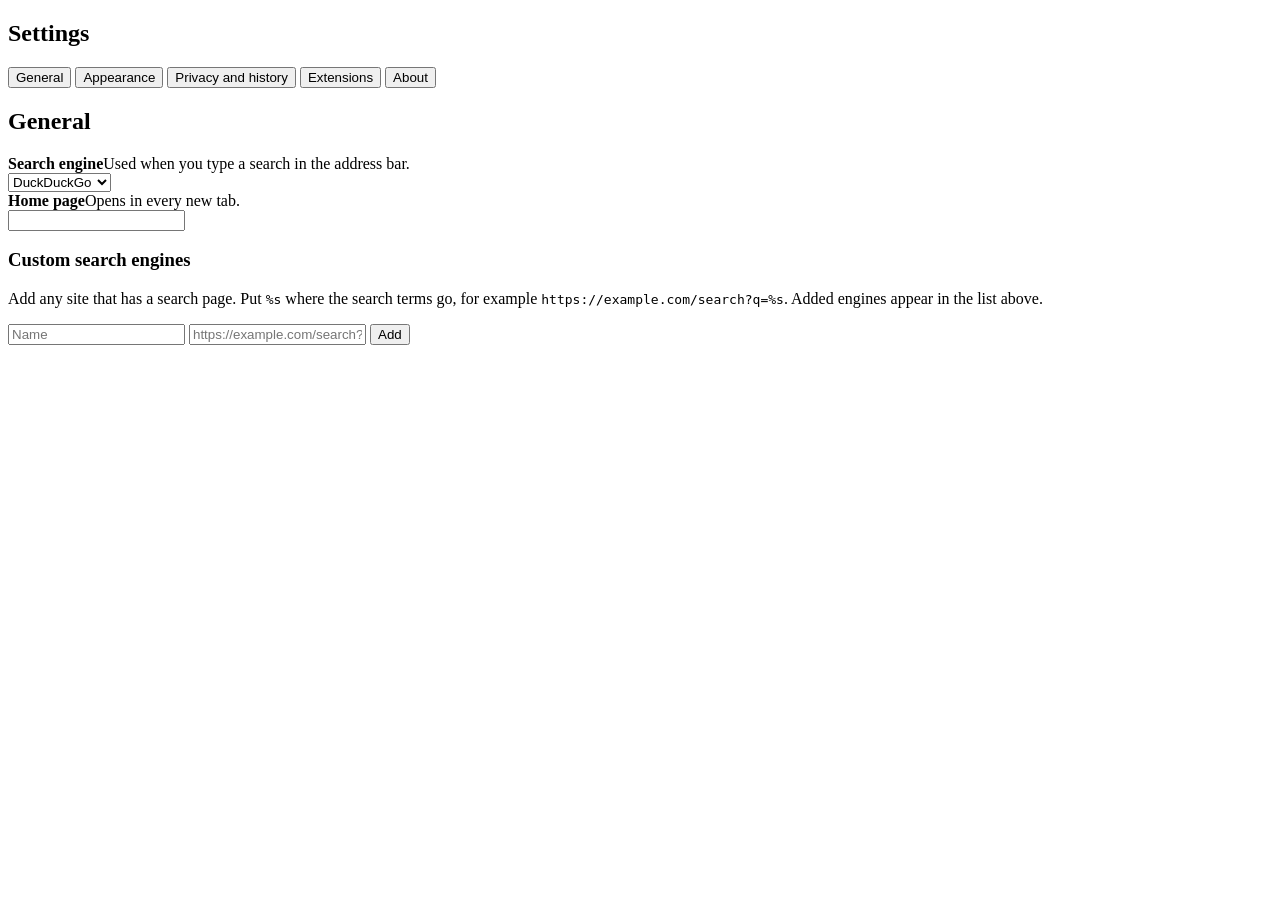
==== src/settings.html @ 9bada7b5 "chore: rebrand project to Kbrowser and clean up extraneous files" ====
<!doctype html>
<html lang="en">
<head>
  <meta charset="utf-8">
  <meta name="viewport" content="width=device-width, initial-scale=1">
  <title>Settings</title>
  <link rel="stylesheet" href="style.css">
</head>
<body class="settings">
  <nav id="nav" aria-label="Settings sections">
    <h1>Settings</h1>
    <button class="navitem" data-pane="general" aria-current="page">General</button>
    <button class="navitem" data-pane="appearance">Appearance</button>
    <button class="navitem" data-pane="privacy">Privacy and history</button>
    <button class="navitem" data-pane="extensions">Extensions</button>
    <button class="navitem" data-pane="about">About</button>
  </nav>

  <main id="content">
    <section class="pane" id="pane-general">
      <h2>General</h2>
      <div class="card">
        <div class="label"><strong>Search engine</strong><span>Used when you type a search in the address bar.</span></div>
        <select id="search" class="field" aria-label="Search engine">
          <option value="duckduckgo">DuckDuckGo</option>
          <option value="google">Google</option>
          <option value="bing">Bing</option>
          <option value="brave">Brave Search</option>
          <option value="ecosia">Ecosia</option>
        </select>
      </div>
      <div class="card">
        <div class="label"><strong>Home page</strong><span>Opens in every new tab.</span></div>
        <input id="home" class="field wide" type="text" spellcheck="false" autocomplete="off" aria-label="Home page">
      </div>

      <h3 class="group">Custom search engines</h3>
      <p class="empty">Add any site that has a search page. Put <code>%s</code> where the search terms go, for example <code>https://example.com/search?q=%s</code>. Added engines appear in the list above.</p>
      <div id="elist"></div>
      <div class="engine-add">
        <input id="ename" class="field" type="text" spellcheck="false" autocomplete="off" placeholder="Name" aria-label="Search engine name">
        <input id="eurl" class="field" type="text" spellcheck="false" autocomplete="off" placeholder="https://example.com/search?q=%s" aria-label="Search URL containing %s">
        <button id="eadd" class="primary">Add</button>
      </div>
      <p id="emsg" class="empty" role="status"></p>
    </section>

    <section class="pane" id="pane-appearance" hidden>
      <h2>Appearance</h2>
      <div class="card">
        <div class="label"><strong>Theme</strong><span>System follows your Windows setting.</span></div>
        <select id="theme" class="field" aria-label="Theme">
          <option value="system">System</option>
          <option value="light">Light</option>
          <option value="dark">Dark</option>
        </select>
      </div>
    </section>

    <section class="pane" id="pane-privacy" hidden>
      <h2>Privacy and history</h2>
      <div class="card">
        <div class="label"><strong>Save session</strong><span>If turned on, reopens tabs on restart.</span></div>
        <button id="savesession" class="switch" role="switch" aria-checked="false" aria-label="Save session"></button>
      </div>
      <div class="card">
        <div class="label"><strong>Save browsing history</strong><span>Pages you visit, including searches, are listed below. Stored only on this device.</span></div>
        <button id="savehist" class="switch" role="switch" aria-checked="true" aria-label="Save browsing history"></button>
      </div>
      <div class="card">
        <div class="label"><strong>Show suggestions</strong><span>Shows suggested terms for the address bar from your browsing history.</span></div>
        <button id="showrec" class="switch" role="switch" aria-checked="true" aria-label="Show recommendations"></button>
      </div>

      <h3 class="group">History</h3>
      <div class="htools">
        <input id="hq" class="field" type="search" spellcheck="false" autocomplete="off" placeholder="Search history" aria-label="Search history">
        <button id="clear" class="subtle">Clear browsing data…</button>
      </div>
      <div id="hlist"></div>
      <p id="hempty" class="empty" hidden></p>
    </section>

    <section class="pane" id="pane-extensions" hidden>
      <h2>Extensions</h2>
      <div class="card">
        <div class="label"><strong>Chrome Web Store</strong><span>Find extensions, then select Add to browser on an extension’s page.</span></div>
        <button id="store" class="subtle">Open Web Store</button>
      </div>
      <div class="card">
        <div class="label"><strong>Manage extensions</strong><span>Add extensions from the Chrome Web Store or remove installed ones.</span></div>
        <button id="manage" class="subtle">Open</button>
      </div>
      <h3 class="group">Installed</h3>
      <div id="xlist"></div>
      <p id="xmsg" class="empty" role="status"></p>
    </section>

    <section class="pane" id="pane-about" hidden>
      <h2>About</h2>
      <div class="card">
        <div class="label"><strong>Kbrowser</strong><span>A tabbed browser using Windows WebView2.</span></div>
        <span id="kbrowser-version" class="value"></span>
      </div>
      <div class="card">
        <div class="label"><strong>WebView2 runtime</strong><span>The engine that renders pages and runs extensions.</span></div>
        <span id="wv" class="value">…</span>
      </div>
    </section>
  </main>

  <dialog id="dlg" aria-labelledby="dlg-title">
    <h2 id="dlg-title">Clear browsing history</h2>
    <p>Choose how much history to remove from this device.</p>
    <select id="range" class="field" aria-label="Time range">
      <option value="hour">Last hour</option>
      <option value="day">Last 24 hours</option>
      <option value="week">Last 7 days</option>
      <option value="all" selected>All time</option>
    </select>
    <div class="actions">
      <button id="dlg-cancel" class="subtle">Cancel</button>
      <button id="dlg-ok" class="primary">Clear now</button>
    </div>
  </dialog>

  <script src="settings.js"></script>
</body>
</html>
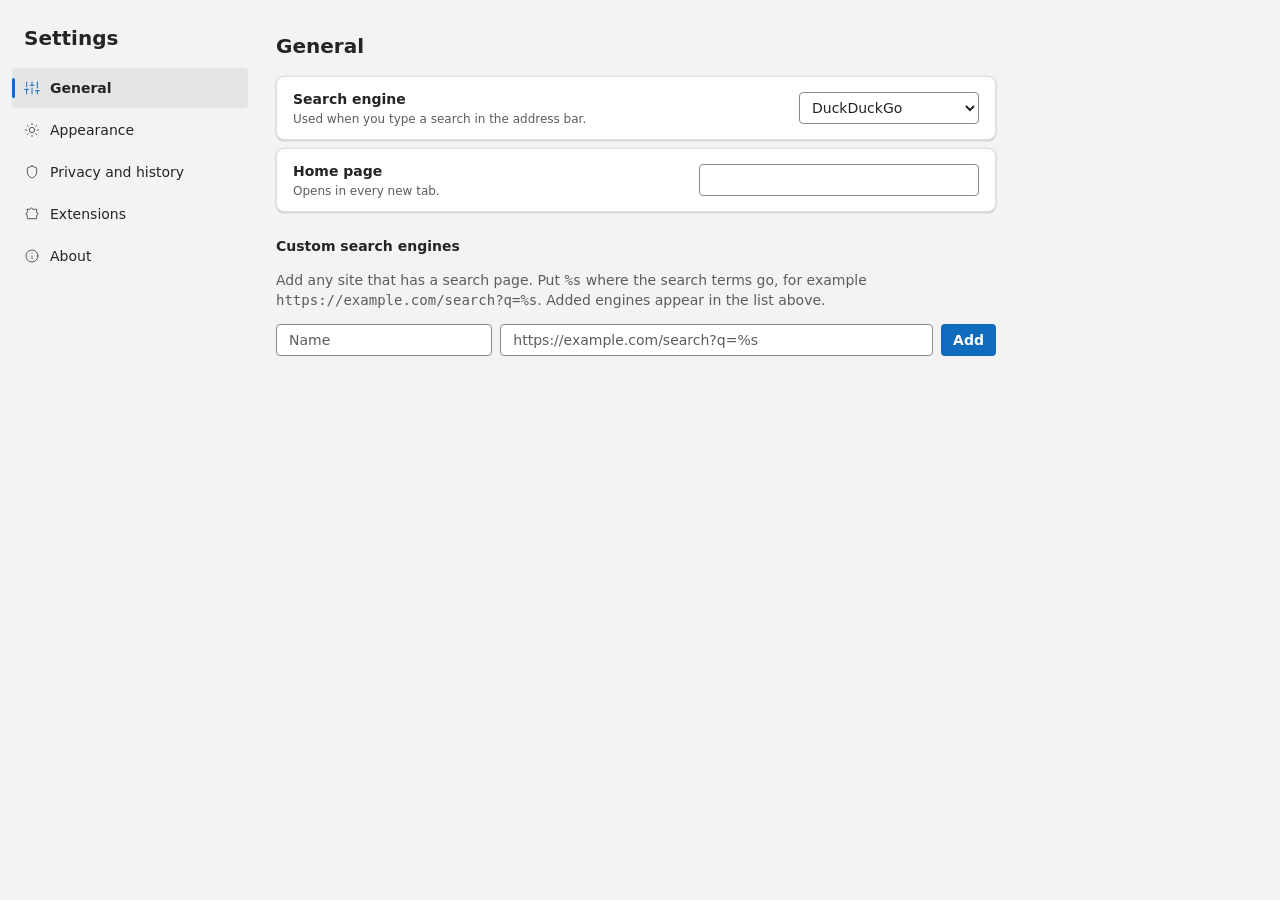
==== commit cf6c6b3b: "perf+ui: Fluent 2 UI/UX Pro Max upgrade, about:new page, and Round 4 backend hygiene - Backend: Disk" ====
--- a/src/settings.html
+++ b/src/settings.html
@@ -9,11 +9,26 @@
 <body class="settings">
   <nav id="nav" aria-label="Settings sections">
     <h1>Settings</h1>
-    <button class="navitem" data-pane="general" aria-current="page">General</button>
-    <button class="navitem" data-pane="appearance">Appearance</button>
-    <button class="navitem" data-pane="privacy">Privacy and history</button>
-    <button class="navitem" data-pane="extensions">Extensions</button>
-    <button class="navitem" data-pane="about">About</button>
+    <button class="navitem" data-pane="general" aria-current="page">
+      <svg viewBox="0 0 24 24" aria-hidden="true" focusable="false"><path d="M4 21v-7M4 10V3M12 21v-9M12 8V3M20 21v-5M20 12V3M1 14h6M9 8h6M17 16h6"/></svg>
+      <span>General</span>
+    </button>
+    <button class="navitem" data-pane="appearance">
+      <svg viewBox="0 0 24 24" aria-hidden="true" focusable="false"><circle cx="12" cy="12" r="4"/><path d="M12 2v2M12 20v2M4.93 4.93l1.41 1.41M17.66 17.66l1.41 1.41M2 12h2M20 12h2M4.93 19.07l1.41-1.41M17.66 6.34l1.41-1.41"/></svg>
+      <span>Appearance</span>
+    </button>
+    <button class="navitem" data-pane="privacy">
+      <svg viewBox="0 0 24 24" aria-hidden="true" focusable="false"><path d="M12 3l7 3v6c0 5-3.5 8-7 9-3.5-1-7-4-7-9V6l7-3z"/></svg>
+      <span>Privacy and history</span>
+    </button>
+    <button class="navitem" data-pane="extensions">
+      <svg viewBox="0 0 24 24" aria-hidden="true" focusable="false"><path d="M5 5h4a2 2 0 1 1 4 0h6v5a2 2 0 1 1 0 4v5H5v-5a2 2 0 1 1 0-4V5z"/></svg>
+      <span>Extensions</span>
+    </button>
+    <button class="navitem" data-pane="about">
+      <svg viewBox="0 0 24 24" aria-hidden="true" focusable="false"><circle cx="12" cy="12" r="9"/><path d="M12 16v-4M12 8h.01"/></svg>
+      <span>About</span>
+    </button>
   </nav>
 
   <main id="content">
@@ -37,12 +52,14 @@
       <h3 class="group">Custom search engines</h3>
       <p class="empty">Add any site that has a search page. Put <code>%s</code> where the search terms go, for example <code>https://example.com/search?q=%s</code>. Added engines appear in the list above.</p>
       <div id="elist"></div>
-      <div class="engine-add">
-        <input id="ename" class="field" type="text" spellcheck="false" autocomplete="off" placeholder="Name" aria-label="Search engine name">
-        <input id="eurl" class="field" type="text" spellcheck="false" autocomplete="off" placeholder="https://example.com/search?q=%s" aria-label="Search URL containing %s">
-        <button id="eadd" class="primary">Add</button>
-      </div>
-      <p id="emsg" class="empty" role="status"></p>
+      <form id="eform" class="engine-add">
+        <label for="ename" class="sr-only">Search engine name</label>
+        <input id="ename" class="field" type="text" spellcheck="false" autocomplete="off" placeholder="Name">
+        <label for="eurl" class="sr-only">Search URL containing %s</label>
+        <input id="eurl" class="field" type="text" spellcheck="false" autocomplete="off" placeholder="https://example.com/search?q=%s">
+        <button id="eadd" class="primary" type="submit">Add</button>
+      </form>
+      <p id="emsg" class="empty" role="status" aria-live="polite"></p>
     </section>
 
     <section class="pane" id="pane-appearance" hidden>
@@ -93,7 +110,7 @@
       </div>
       <h3 class="group">Installed</h3>
       <div id="xlist"></div>
-      <p id="xmsg" class="empty" role="status"></p>
+      <p id="xmsg" class="empty" role="status" aria-live="polite"></p>
     </section>
 
     <section class="pane" id="pane-about" hidden>
@@ -120,7 +137,7 @@
     </select>
     <div class="actions">
       <button id="dlg-cancel" class="subtle">Cancel</button>
-      <button id="dlg-ok" class="primary">Clear now</button>
+      <button id="dlg-ok" class="danger">Clear now</button>
     </div>
   </dialog>
 
--- a/src/style.css
+++ b/src/style.css
@@ -0,0 +1,788 @@
+/* Fluent 2 web tokens (neutral + brand + semantic status), light and dark.
+   Dark applies for the system dark theme, or when <html data-theme="dark"> is set from Settings;
+   data-theme="light" forces light even if the system is dark. */
+:root {
+  --bg1: #ffffff;
+  --bg2: #f9f9f9;
+  --bg3: #f3f3f3;
+  --bg-input: #ffffff;
+  --fg1: #242424;
+  --fg2: #424242;
+  --fg3: #5c5c5c;
+  --stroke: #8a8a8a;
+  --stroke2: #e0e0e0;
+  --brand: #0f6cbd;
+  --brand-bg: #0f6cbd;
+  --brand-bg-hover: #115ea3;
+  --brand-bg-pressed: #0c3b5e;
+  --on-brand: #ffffff;
+  --danger: #c42b1c;
+  --danger-hover: #b22a1b;
+  --danger-pressed: #962216;
+  --on-danger: #ffffff;
+  --danger-fg: #b12015;
+  --danger-subtle: rgba(196, 43, 28, 0.1);
+  --ok-fg: #0e6f0e;
+  --ok-subtle: rgba(15, 123, 15, 0.12);
+  --warn-fg: #8a5000;
+  --warn-subtle: rgba(157, 93, 0, 0.12);
+  --disabled-bg: rgba(0, 0, 0, 0.04);
+  --disabled-fg: #707070;
+  --hover: rgba(0, 0, 0, 0.06);
+  --pressed: rgba(0, 0, 0, 0.1);
+  --shadow-2: 0 0 2px rgba(0, 0, 0, 0.12), 0 1px 2px rgba(0, 0, 0, 0.14);
+  --shadow-16: 0 0 2px rgba(0, 0, 0, 0.12), 0 8px 16px rgba(0, 0, 0, 0.14);
+  --shadow-64: 0 0 8px rgba(0, 0, 0, 0.12), 0 32px 64px rgba(0, 0, 0, 0.14);
+  --r-md: 4px;
+  --r-lg: 8px;
+  --t-fast: 100ms;
+  --t-normal: 150ms;
+  --ease-fluent: cubic-bezier(0.33, 0, 0.67, 1);
+  color-scheme: light;
+}
+@media (prefers-color-scheme: dark) {
+  :root:not([data-theme="light"]) {
+    --bg1: #292929;
+    --bg2: #323232;
+    --bg3: #1f1f1f;
+    --bg-input: #222222;
+    --fg1: #ffffff;
+    --fg2: #e0e0e0;
+    --fg3: #b3b3b3;
+    --stroke: #757575;
+    --stroke2: #484848;
+    --brand: #479ef5;
+    --brand-bg: #115ea3;
+    --brand-bg-hover: #0f548c;
+    --brand-bg-pressed: #0c3b5e;
+    --danger: #c42b1c;
+    --danger-hover: #d13438;
+    --danger-pressed: #a82417;
+    --on-danger: #ffffff;
+    --danger-fg: #ff99a4;
+    --danger-subtle: rgba(244, 113, 116, 0.16);
+    --ok-fg: #6ccb5f;
+    --ok-subtle: rgba(108, 203, 95, 0.16);
+    --warn-fg: #fce100;
+    --warn-subtle: rgba(252, 225, 0, 0.14);
+    --disabled-bg: rgba(255, 255, 255, 0.05);
+    --disabled-fg: #999999;
+    --hover: rgba(255, 255, 255, 0.08);
+    --pressed: rgba(255, 255, 255, 0.14);
+    --shadow-2: 0 0 2px rgba(0, 0, 0, 0.24), 0 1px 2px rgba(0, 0, 0, 0.28);
+    --shadow-16: 0 0 2px rgba(0, 0, 0, 0.24), 0 8px 16px rgba(0, 0, 0, 0.32);
+    --shadow-64: 0 0 8px rgba(0, 0, 0, 0.24), 0 32px 64px rgba(0, 0, 0, 0.34);
+    color-scheme: dark;
+  }
+}
+:root[data-theme="dark"] {
+  --bg1: #292929;
+  --bg2: #323232;
+  --bg3: #1f1f1f;
+  --bg-input: #222222;
+  --fg1: #ffffff;
+  --fg2: #e0e0e0;
+  --fg3: #b3b3b3;
+  --stroke: #757575;
+  --stroke2: #484848;
+  --brand: #479ef5;
+  --brand-bg: #115ea3;
+  --brand-bg-hover: #0f548c;
+  --brand-bg-pressed: #0c3b5e;
+  --danger: #c42b1c;
+  --danger-hover: #d13438;
+  --danger-pressed: #a82417;
+  --on-danger: #ffffff;
+  --danger-fg: #ff99a4;
+  --danger-subtle: rgba(244, 113, 116, 0.16);
+  --ok-fg: #6ccb5f;
+  --ok-subtle: rgba(108, 203, 95, 0.16);
+  --warn-fg: #fce100;
+  --warn-subtle: rgba(252, 225, 0, 0.14);
+  --disabled-bg: rgba(255, 255, 255, 0.05);
+  --disabled-fg: #999999;
+  --hover: rgba(255, 255, 255, 0.08);
+  --pressed: rgba(255, 255, 255, 0.14);
+  --shadow-2: 0 0 2px rgba(0, 0, 0, 0.24), 0 1px 2px rgba(0, 0, 0, 0.28);
+  --shadow-16: 0 0 2px rgba(0, 0, 0, 0.24), 0 8px 16px rgba(0, 0, 0, 0.32);
+  --shadow-64: 0 0 8px rgba(0, 0, 0, 0.24), 0 32px 64px rgba(0, 0, 0, 0.34);
+  color-scheme: dark;
+}
+
+* { box-sizing: border-box; }
+html, body { margin: 0; height: 100%; overflow: hidden; }
+body {
+  font: 400 12px/16px "Segoe UI Variable Text", "Segoe UI", system-ui, sans-serif;
+  color: var(--fg1);
+  background: var(--bg1);
+  user-select: none;
+  cursor: default;
+}
+
+.sr-only {
+  position: absolute;
+  width: 1px;
+  height: 1px;
+  padding: 0;
+  margin: -1px;
+  overflow: hidden;
+  clip: rect(0, 0, 0, 0);
+  white-space: nowrap;
+  border: 0;
+}
+
+/* Mica: the UI webview is transparent, so the window backdrop shows behind the tab strip.
+   (Set by app.js on Windows 11. A dark colour-scheme would paint an opaque canvas, so it is reset.) */
+html.mica { background: transparent; color-scheme: normal !important; }
+.mica body { background: transparent; }
+.mica #strip { background: transparent; }
+
+/* Tab strip */
+#strip {
+  height: 40px;
+  padding: 8px 0 0 8px;
+  display: flex;
+  align-items: flex-end;
+  gap: 2px;
+  background: var(--bg3);
+}
+#tabs { display: flex; gap: 2px; min-width: 0; flex: 0 1 auto; }
+.tab {
+  position: relative;
+  display: flex;
+  align-items: center;
+  gap: 4px;
+  width: 200px;
+  min-width: 64px;
+  height: 32px;
+  padding: 0 4px 0 8px;
+  border-radius: var(--r-md) var(--r-md) 0 0;
+  flex: 0 1 200px;
+  transition: background-color var(--t-fast) var(--ease-fluent), color var(--t-fast) var(--ease-fluent);
+}
+.tab:hover { background: var(--hover); }
+.tab.active { background: var(--bg1); z-index: 1; font-weight: 600; }
+/* Concave "flares" where the active tab meets the toolbar, like Windows 11 browsers. */
+.tab.active::before, .tab.active::after {
+  content: ""; position: absolute; bottom: 0; width: 4px; height: 4px; pointer-events: none;
+}
+.tab.active::before {
+  left: -4px;
+  background: radial-gradient(circle at 0 0, transparent 3.5px, var(--bg1) 4px);
+}
+.tab.active::after {
+  right: -4px;
+  background: radial-gradient(circle at 100% 0, transparent 3.5px, var(--bg1) 4px);
+}
+.tab-spin {
+  display: none;
+  width: 12px;
+  height: 12px;
+  flex: none;
+  color: var(--brand);
+}
+.tab-spin svg {
+  width: 12px;
+  height: 12px;
+  fill: none;
+  stroke: currentColor;
+  stroke-width: 2;
+  stroke-linecap: round;
+  animation: spin 0.8s linear infinite;
+}
+.tab.loading .tab-spin { display: grid; place-items: center; }
+@keyframes spin {
+  to { transform: rotate(360deg); }
+}
+.tab .title { flex: 1; min-width: 0; overflow: hidden; text-overflow: ellipsis; white-space: nowrap; }
+.tab .close { width: 24px; height: 24px; opacity: 0; }
+.tab:hover .close, .tab.active .close, .tab:focus-within .close { opacity: 1; }
+
+/* Icon buttons */
+.icon {
+  display: grid;
+  place-items: center;
+  width: 32px;
+  height: 32px;
+  padding: 0;
+  border: 0;
+  border-radius: var(--r-md);
+  background: transparent;
+  color: var(--fg1);
+  flex: none;
+  transition: background-color var(--t-fast) var(--ease-fluent), color var(--t-fast) var(--ease-fluent), opacity var(--t-fast) var(--ease-fluent);
+}
+.icon svg {
+  width: 16px; height: 16px;
+  fill: none; stroke: currentColor; stroke-width: 1.5;
+  stroke-linecap: round; stroke-linejoin: round;
+}
+.icon:hover { background: var(--hover); }
+.icon:active { background: var(--pressed); }
+.icon:disabled { opacity: 0.4; pointer-events: none; }
+.icon:focus-visible, .tab:focus-visible { outline: 2px solid var(--brand); outline-offset: -2px; }
+#new { margin-bottom: 4px; width: 28px; height: 28px; }
+
+/* Toolbar */
+#bar {
+  height: 44px;
+  padding: 6px 8px;
+  display: flex;
+  align-items: center;
+  gap: 4px;
+  background: var(--bg1);
+}
+#addr {
+  flex: 1;
+  min-width: 0;
+  height: 32px;
+  margin-left: 4px;
+  padding: 0 14px;
+  font: inherit;
+  font-size: 14px;
+  color: var(--fg1);
+  background: var(--bg-input);
+  border: 1px solid var(--stroke);
+  border-radius: 16px;
+  outline: none;
+  user-select: text;
+  cursor: text;
+  transition: background-color var(--t-fast) var(--ease-fluent), border-color var(--t-fast) var(--ease-fluent), box-shadow var(--t-fast) var(--ease-fluent);
+}
+#addr:hover { background: var(--bg2); }
+#addr::placeholder { color: var(--fg3); }
+#addr:focus {
+  background: var(--bg1);
+  border-color: var(--brand);
+  box-shadow: 0 0 0 1px var(--brand);
+}
+
+/* Indeterminate progress bar (GPU compositor-accelerated transform) */
+#progress {
+  position: fixed;
+  left: 0; right: 0; top: 82px; /* just above the bottom edge of the 84px chrome */
+  height: 2px;
+  overflow: hidden;
+  opacity: 0;
+  transition: opacity var(--t-normal) var(--ease-fluent);
+  pointer-events: none;
+}
+#progress.on { opacity: 1; }
+#progress::after {
+  content: "";
+  position: absolute;
+  top: 0; bottom: 0; left: 0;
+  width: 30%;
+  border-radius: 1px;
+  background: var(--brand);
+  animation: slide 1.4s ease-in-out infinite;
+  will-change: transform;
+}
+@keyframes slide {
+  0% { transform: translateX(-100%); }
+  100% { transform: translateX(350%); }
+}
+
+/* Buttons (Fluent 2: primary, subtle, danger) */
+button.primary, button.subtle, button.danger {
+  height: 32px; padding: 0 12px; border-radius: var(--r-md);
+  font: inherit; font-weight: 600; flex: none; cursor: default;
+  transition: background-color var(--t-fast) var(--ease-fluent), color var(--t-fast) var(--ease-fluent), border-color var(--t-fast) var(--ease-fluent), opacity var(--t-fast) var(--ease-fluent);
+}
+button.primary { border: 0; background: var(--brand-bg); color: var(--on-brand); }
+button.primary:hover { background: var(--brand-bg-hover); }
+button.primary:active { background: var(--brand-bg-pressed); }
+button.primary:disabled { background: var(--disabled-bg); color: var(--disabled-fg); cursor: not-allowed; }
+button.subtle { border: 1px solid var(--stroke); background: transparent; color: var(--fg1); font-weight: 400; }
+button.subtle:hover { background: var(--hover); }
+button.subtle:active { background: var(--pressed); }
+button.subtle:disabled { opacity: 0.5; cursor: not-allowed; }
+button.subtle.danger-hover:hover:not(:disabled) {
+  border-color: var(--danger);
+  background: var(--danger-subtle);
+  color: var(--danger-fg);
+}
+button.danger { border: 0; background: var(--danger); color: var(--on-danger); }
+button.danger:hover { background: var(--danger-hover); }
+button.danger:active { background: var(--danger-pressed); }
+button.danger:disabled { opacity: 0.6; cursor: not-allowed; }
+button.primary:focus-visible, button.subtle:focus-visible, button.danger:focus-visible {
+  outline: 2px solid var(--brand);
+  outline-offset: 2px;
+}
+#add { margin-left: 4px; }
+[hidden] { display: none !important; }
+
+/* Semantic badges and feedback text */
+.badge {
+  display: inline-flex;
+  align-items: center;
+  gap: 5px;
+  padding: 1px 8px;
+  border-radius: 999px;
+  font-size: 11px;
+  line-height: 16px;
+  font-weight: 600;
+  width: fit-content;
+}
+.badge::before {
+  content: "";
+  width: 6px;
+  height: 6px;
+  border-radius: 50%;
+  background: currentColor;
+  flex: none;
+}
+.badge.ok { background: var(--ok-subtle); color: var(--ok-fg); }
+.badge.pending { background: var(--warn-subtle); color: var(--warn-fg); }
+.msg-error { color: var(--danger-fg) !important; }
+.msg-ok { color: var(--ok-fg) !important; }
+
+/* about:extensions page */
+body.page {
+  overflow: auto;
+  background: var(--bg3);
+  font-size: 14px;
+  line-height: 20px;
+  user-select: text;
+  cursor: auto;
+  scroll-padding-top: 16px;
+}
+body.page main { max-width: 680px; margin: 0 auto; padding: 32px 24px; }
+body.page h1 { margin: 0 0 20px; font-size: 24px; line-height: 32px; font-weight: 600; }
+.banner {
+  display: flex; align-items: center; justify-content: space-between; gap: 12px;
+  margin-bottom: 16px; padding: 10px 12px 10px 16px;
+  background: var(--bg1);
+  border: 1px solid var(--stroke2);
+  border-left: 4px solid var(--brand);
+  border-radius: var(--r-md);
+  box-shadow: var(--shadow-2);
+}
+#addform { display: flex; gap: 8px; }
+#addform input { flex: 1; min-width: 0; }
+#src {
+  height: 32px; padding: 0 12px; font: inherit; color: var(--fg1); background: var(--bg-input);
+  border: 1px solid var(--stroke); border-radius: var(--r-md); outline: none;
+  transition: border-color var(--t-fast) var(--ease-fluent), box-shadow var(--t-fast) var(--ease-fluent);
+}
+#src::placeholder { color: var(--fg3); }
+#src:focus { border-color: var(--brand); box-shadow: 0 0 0 1px var(--brand); }
+#msg { min-height: 20px; margin: 8px 0 16px; color: var(--fg3); }
+#list { margin: 0; padding: 0; list-style: none; }
+#list li {
+  display: flex; align-items: center; justify-content: space-between; gap: 12px;
+  padding: 12px 16px; margin-bottom: 8px;
+  background: var(--bg1); border: 1px solid var(--stroke2); border-radius: var(--r-lg);
+  box-shadow: var(--shadow-2);
+  transition: border-color var(--t-fast) var(--ease-fluent);
+}
+#list li:hover { border-color: var(--stroke); }
+#list li.empty { display: block; color: var(--fg3); }
+.ext-text { display: flex; flex-direction: column; gap: 4px; min-width: 0; }
+.ext-text strong { font-weight: 600; overflow: hidden; text-overflow: ellipsis; white-space: nowrap; }
+.ext-meta { display: flex; align-items: center; gap: 8px; flex-wrap: wrap; color: var(--fg3); font-size: 12px; line-height: 16px; }
+.hint { margin-top: 24px; color: var(--fg3); font-size: 12px; line-height: 18px; }
+body.page a { color: var(--brand); cursor: pointer; }
+body.page a:focus-visible { outline: 2px solid var(--brand); outline-offset: 2px; border-radius: 2px; }
+.actions { display: flex; gap: 8px; flex: none; }
+
+/* Custom window frame: the strip is the title bar */
+#spacer { flex: 1; align-self: stretch; min-width: 24px; }
+#controls { display: flex; align-self: flex-start; height: 32px; margin: -8px 0 0 8px; }
+.cap {
+  display: grid; place-items: center;
+  width: 46px; height: 32px; padding: 0;
+  border: 0; border-radius: 0;
+  background: transparent; color: var(--fg1);
+  transition: background-color var(--t-fast) var(--ease-fluent), color var(--t-fast) var(--ease-fluent);
+}
+.cap svg { width: 10px; height: 10px; fill: none; stroke: currentColor; stroke-width: 1; }
+.cap:hover { background: var(--hover); }
+.cap:active { background: var(--pressed); }
+.cap.close-win:hover { background: var(--danger); color: var(--on-danger); }
+.cap.close-win:active { background: var(--danger-pressed); color: var(--on-danger); }
+.cap:focus-visible { outline: 2px solid var(--brand); outline-offset: -2px; }
+
+/* ---------- about:settings (Fluent 2 navigation + cards) ---------- */
+body.settings {
+  display: flex;
+  background: var(--bg3);
+  font-size: 14px;
+  line-height: 20px;
+}
+#nav { width: 260px; flex: none; padding: 16px 12px; overflow: auto; }
+#nav h1 { margin: 8px 12px 16px; font-size: 20px; line-height: 28px; font-weight: 600; }
+.navitem {
+  position: relative;
+  display: flex; align-items: center; gap: 10px;
+  width: 100%; height: 40px; margin-bottom: 2px; padding: 0 12px;
+  border: 0; border-radius: var(--r-md);
+  background: transparent; color: var(--fg1);
+  font: inherit; font-size: 14px; text-align: left; cursor: default;
+  transition: background-color var(--t-fast) var(--ease-fluent), color var(--t-fast) var(--ease-fluent);
+}
+.navitem svg {
+  width: 16px; height: 16px; flex: none;
+  fill: none; stroke: currentColor; stroke-width: 1.5;
+  stroke-linecap: round; stroke-linejoin: round;
+  color: var(--fg3);
+}
+.navitem:hover { background: var(--hover); }
+.navitem:active { background: var(--pressed); }
+.navitem[aria-current="page"] { background: var(--hover); font-weight: 600; }
+.navitem[aria-current="page"] svg { color: var(--brand); }
+.navitem[aria-current="page"]::before {
+  content: ""; position: absolute; left: 0; top: 10px; bottom: 10px;
+  width: 3px; border-radius: 2px; background: var(--brand);
+}
+.navitem:focus-visible { outline: 2px solid var(--brand); outline-offset: -2px; }
+
+#content { flex: 1; min-width: 0; overflow: auto; padding: 24px 40px 48px 16px; scroll-padding-top: 16px; }
+.pane { max-width: 720px; }
+.pane h2 { margin: 8px 0 16px; font-size: 20px; line-height: 28px; font-weight: 600; }
+.pane h3.group { margin: 24px 0 8px; font-size: 14px; line-height: 20px; font-weight: 600; }
+
+.card {
+  display: flex; align-items: center; justify-content: space-between; gap: 16px;
+  min-height: 64px; margin-bottom: 8px; padding: 12px 16px;
+  background: var(--bg1); border: 1px solid var(--stroke2); border-radius: var(--r-lg);
+  box-shadow: var(--shadow-2);
+  transition: border-color var(--t-fast) var(--ease-fluent);
+}
+.card .label { display: flex; flex-direction: column; gap: 2px; min-width: 0; }
+.card .label strong { font-weight: 600; overflow: hidden; text-overflow: ellipsis; white-space: nowrap; }
+.card .label > span { color: var(--fg3); font-size: 12px; line-height: 16px; }
+.card .value { color: var(--fg2); font-variant-numeric: tabular-nums; }
+
+/* Inputs and dropdowns */
+.field {
+  height: 32px; padding: 0 12px;
+  font: inherit; font-size: 14px; color: var(--fg1); background: var(--bg-input);
+  border: 1px solid var(--stroke); border-radius: var(--r-md);
+  outline: none; user-select: text; cursor: text;
+  transition: border-color var(--t-fast) var(--ease-fluent), box-shadow var(--t-fast) var(--ease-fluent);
+}
+.field::placeholder { color: var(--fg3); }
+.field:focus { border-color: var(--brand); box-shadow: 0 0 0 1px var(--brand); }
+select.field { min-width: 180px; padding: 0 8px; cursor: default; }
+input.field[type="text"].wide { width: min(280px, 100%); }
+
+/* Switch */
+.switch {
+  position: relative; flex: none; width: 40px; height: 20px; padding: 0;
+  border: 1px solid var(--fg3); border-radius: 10px; background: transparent; cursor: default;
+  transition: background-color var(--t-normal) var(--ease-fluent), border-color var(--t-normal) var(--ease-fluent);
+}
+.switch::after {
+  content: ""; position: absolute; top: 3px; left: 3px; width: 12px; height: 12px;
+  border-radius: 50%; background: var(--fg3);
+  transition: transform var(--t-normal) var(--ease-fluent), background-color var(--t-normal) var(--ease-fluent);
+}
+.switch[aria-checked="true"] { background: var(--brand-bg); border-color: var(--brand-bg); }
+.switch[aria-checked="true"]::after { transform: translateX(20px); background: var(--on-brand); }
+.switch[aria-checked="true"]:hover { background: var(--brand-bg-hover); border-color: var(--brand-bg-hover); }
+.switch:focus-visible { outline: 2px solid var(--brand); outline-offset: 2px; }
+
+/* History */
+.htools { display: flex; gap: 8px; margin-bottom: 12px; }
+.htools .field { flex: 1; min-width: 0; }
+#hlist {
+  background: var(--bg1); border: 1px solid var(--stroke2); border-radius: var(--r-lg);
+  box-shadow: var(--shadow-2); overflow: hidden;
+}
+#hlist:empty { display: none; }
+.day {
+  margin: 0; padding: 8px 16px; font-size: 12px; line-height: 16px; font-weight: 600;
+  color: var(--fg2); background: var(--bg3);
+}
+.day:not(:first-child) { border-top: 1px solid var(--stroke2); }
+/* content-visibility: the engine skips layout/paint for rows outside the viewport,
+   so a 1,000-row history costs about the same as the ~15 visible rows.
+   `auto 49px` keeps the scrollbar stable (1px border + 12px padding + 36px text). */
+.hrow {
+  display: flex; align-items: center; gap: 12px;
+  padding: 6px 8px 6px 16px; border-top: 1px solid var(--stroke2);
+  content-visibility: auto; contain-intrinsic-size: auto 49px;
+  transition: background-color var(--t-fast) var(--ease-fluent);
+}
+.day + .hrow { border-top: 0; }
+.hrow:hover { background: var(--hover); }
+.hmain { flex: 1; min-width: 0; display: flex; flex-direction: column; }
+.hmain .sub { color: var(--fg3); font-size: 12px; line-height: 16px; overflow: hidden; text-overflow: ellipsis; white-space: nowrap; }
+button.link {
+  align-self: flex-start; max-width: 100%; padding: 0; border: 0; background: none;
+  font: inherit; font-size: 14px; color: var(--fg1); text-align: left; cursor: pointer;
+  overflow: hidden; text-overflow: ellipsis; white-space: nowrap;
+}
+button.link:hover { color: var(--brand); text-decoration: underline; }
+button.link:focus-visible { outline: 2px solid var(--brand); outline-offset: 2px; border-radius: 2px; }
+.empty { color: var(--fg3); }
+
+/* Dialog */
+dialog {
+  width: min(400px, calc(100% - 32px)); padding: 24px;
+  color: var(--fg1); background: var(--bg1);
+  border: 1px solid var(--stroke2); border-radius: var(--r-lg); box-shadow: var(--shadow-64);
+}
+dialog::backdrop { background: rgba(0, 0, 0, 0.45); }
+dialog h2 { margin: 0 0 8px; font-size: 20px; line-height: 28px; font-weight: 600; }
+dialog p { margin: 0 0 16px; color: var(--fg3); }
+dialog .field { width: 100%; }
+dialog .actions { justify-content: flex-end; margin-top: 24px; }
+
+/* ---------- Address-bar suggestions ---------- */
+#suggest {
+  position: absolute; left: 0; right: 0; top: 84px;
+  padding: 4px 8px; overflow: hidden;
+  background: var(--bg1); border-top: 1px solid var(--stroke2);
+  box-shadow: var(--shadow-16);
+}
+.srow {
+  display: flex; align-items: center; gap: 12px; height: 40px; padding: 0 12px;
+  border-radius: var(--r-md); font-size: 14px; line-height: 20px;
+  transition: background-color var(--t-fast) var(--ease-fluent);
+}
+.srow:hover, .srow.sel { background: var(--hover); }
+.srow.sel { box-shadow: inset 3px 0 0 var(--brand); }
+.sico { display: grid; place-items: center; width: 16px; height: 16px; flex: none; color: var(--fg3); }
+.sico svg { width: 16px; height: 16px; fill: none; stroke: currentColor; stroke-width: 1.5; stroke-linecap: round; stroke-linejoin: round; }
+.smain { display: flex; align-items: baseline; gap: 8px; min-width: 0; flex: 1; }
+.smain > * { overflow: hidden; text-overflow: ellipsis; white-space: nowrap; }
+.stitle { flex: 0 1 auto; }
+.surl { flex: 0 1 auto; color: var(--fg3); font-size: 12px; }
+
+/* ---------- Custom search engines (settings) ---------- */
+.engine-add { display: grid; grid-template-columns: 1fr 2fr auto; gap: 8px; margin: 8px 0; }
+.engine-add .field { min-width: 0; }
+.card .label span.mono { font-family: "Cascadia Mono", Consolas, monospace; overflow: hidden; text-overflow: ellipsis; white-space: nowrap; }
+
+/* ---------- about:new (Fluent 2 New Tab Page) ---------- */
+body.newtab {
+  overflow: auto;
+  background: var(--bg3);
+  font-size: 14px;
+  line-height: 20px;
+  user-select: text;
+  cursor: auto;
+}
+.newtab-shell {
+  min-height: 100%;
+  max-width: 720px;
+  margin: 0 auto;
+  padding: 56px 24px 40px;
+  display: flex;
+  flex-direction: column;
+  align-items: center;
+  justify-content: center;
+  gap: 28px;
+}
+.newtab-brand {
+  display: flex;
+  align-items: center;
+  gap: 12px;
+}
+.newtab-logo {
+  width: 36px;
+  height: 36px;
+  display: grid;
+  place-items: center;
+  border-radius: 10px;
+  background: var(--brand-bg);
+  color: var(--on-brand);
+  box-shadow: var(--shadow-2);
+}
+.newtab-logo svg {
+  width: 20px;
+  height: 20px;
+  fill: none;
+  stroke: currentColor;
+  stroke-width: 1.75;
+  stroke-linecap: round;
+  stroke-linejoin: round;
+}
+.newtab-brand h1 {
+  margin: 0;
+  font-size: 24px;
+  line-height: 32px;
+  font-weight: 600;
+  letter-spacing: -0.01em;
+}
+.search-pill {
+  width: min(560px, 100%);
+  display: flex;
+  align-items: center;
+  gap: 8px;
+  height: 44px;
+  padding: 0 6px 0 16px;
+  background: var(--bg1);
+  border: 1px solid var(--stroke);
+  border-radius: 22px;
+  box-shadow: var(--shadow-2);
+  transition: border-color var(--t-fast) var(--ease-fluent), box-shadow var(--t-fast) var(--ease-fluent);
+}
+.search-pill:focus-within {
+  border-color: var(--brand);
+  box-shadow: 0 0 0 1px var(--brand), var(--shadow-16);
+}
+.search-pill svg {
+  width: 18px;
+  height: 18px;
+  flex: none;
+  fill: none;
+  stroke: currentColor;
+  stroke-width: 1.75;
+  stroke-linecap: round;
+  stroke-linejoin: round;
+  color: var(--fg3);
+}
+.search-pill input {
+  flex: 1;
+  min-width: 0;
+  height: 100%;
+  border: 0;
+  background: transparent;
+  color: var(--fg1);
+  font: inherit;
+  font-size: 14px;
+  outline: none;
+}
+.search-pill input::placeholder { color: var(--fg3); }
+.search-pill button.primary {
+  height: 32px;
+  border-radius: 16px;
+  padding: 0 16px;
+}
+
+#recent-wrap {
+  width: min(560px, 100%);
+  display: flex;
+  flex-direction: column;
+  gap: 10px;
+}
+.recent-head {
+  margin: 0;
+  font-size: 12px;
+  line-height: 16px;
+  font-weight: 600;
+  color: var(--fg3);
+  text-transform: uppercase;
+  letter-spacing: 0.04em;
+}
+.recent-grid {
+  display: grid;
+  grid-template-columns: repeat(auto-fill, minmax(160px, 1fr));
+  gap: 10px;
+}
+.quick-tile {
+  display: flex;
+  align-items: center;
+  gap: 10px;
+  padding: 12px;
+  border: 1px solid var(--stroke2);
+  border-radius: var(--r-lg);
+  background: var(--bg1);
+  color: var(--fg1);
+  font: inherit;
+  text-align: left;
+  cursor: pointer;
+  box-shadow: var(--shadow-2);
+  transition: background-color var(--t-fast) var(--ease-fluent), border-color var(--t-fast) var(--ease-fluent);
+}
+.quick-tile:hover { background: var(--bg2); border-color: var(--stroke); }
+.quick-tile:active { background: var(--pressed); }
+.quick-tile:focus-visible { outline: 2px solid var(--brand); outline-offset: 2px; }
+.tile-badge {
+  width: 32px;
+  height: 32px;
+  border-radius: var(--r-md);
+  display: grid;
+  place-items: center;
+  flex: none;
+  background: var(--bg3);
+  border: 1px solid var(--stroke2);
+  color: var(--brand);
+  font-weight: 600;
+  font-size: 14px;
+}
+.tile-text {
+  display: flex;
+  flex-direction: column;
+  min-width: 0;
+}
+.tile-title {
+  font-size: 13px;
+  line-height: 18px;
+  font-weight: 600;
+  overflow: hidden;
+  text-overflow: ellipsis;
+  white-space: nowrap;
+}
+.tile-host {
+  font-size: 12px;
+  line-height: 16px;
+  color: var(--fg3);
+  overflow: hidden;
+  text-overflow: ellipsis;
+  white-space: nowrap;
+}
+
+.newtab-footer {
+  display: flex;
+  flex-wrap: wrap;
+  align-items: center;
+  justify-content: center;
+  gap: 12px;
+  color: var(--fg3);
+  font-size: 12px;
+}
+.newtab-actions { display: flex; gap: 8px; }
+.kbd-hints { display: flex; align-items: center; gap: 10px; flex-wrap: wrap; justify-content: center; }
+kbd {
+  display: inline-block;
+  padding: 1px 6px;
+  border-radius: var(--r-md);
+  border: 1px solid var(--stroke2);
+  background: var(--bg1);
+  color: var(--fg2);
+  font-family: "Cascadia Mono", Consolas, monospace;
+  font-size: 11px;
+  line-height: 16px;
+}
+
+/* ---------- Responsive (640px min window width) ---------- */
+@media (max-width: 760px) {
+  #nav { width: 210px; }
+  #content { padding: 20px 24px 40px 12px; }
+}
+@media (max-width: 680px) {
+  body.settings { flex-direction: column; }
+  #nav {
+    width: 100%;
+    flex: none;
+    display: flex;
+    flex-wrap: wrap;
+    align-items: center;
+    gap: 4px;
+    padding: 10px 12px;
+    border-bottom: 1px solid var(--stroke2);
+  }
+  #nav h1 { width: 100%; margin: 4px 8px 6px; }
+  .navitem { width: auto; height: 34px; padding: 0 12px; margin-bottom: 0; }
+  .navitem[aria-current="page"]::before {
+    left: 10px; right: 10px; top: auto; bottom: 0; width: auto; height: 2px;
+  }
+  #content { padding: 16px 20px 32px; }
+  .card { flex-wrap: wrap; }
+  .engine-add { grid-template-columns: 1fr; }
+}
+
+/* ---------- Reduced motion ---------- */
+@media (prefers-reduced-motion: reduce) {
+  *, *::before, *::after {
+    transition-duration: 0.01ms !important;
+    animation-duration: 0.01ms !important;
+  }
+  #progress::after { animation: none; transform: none; left: 0; width: 100%; opacity: 0.6; }
+  .tab-spin svg { animation: none; }
+}
